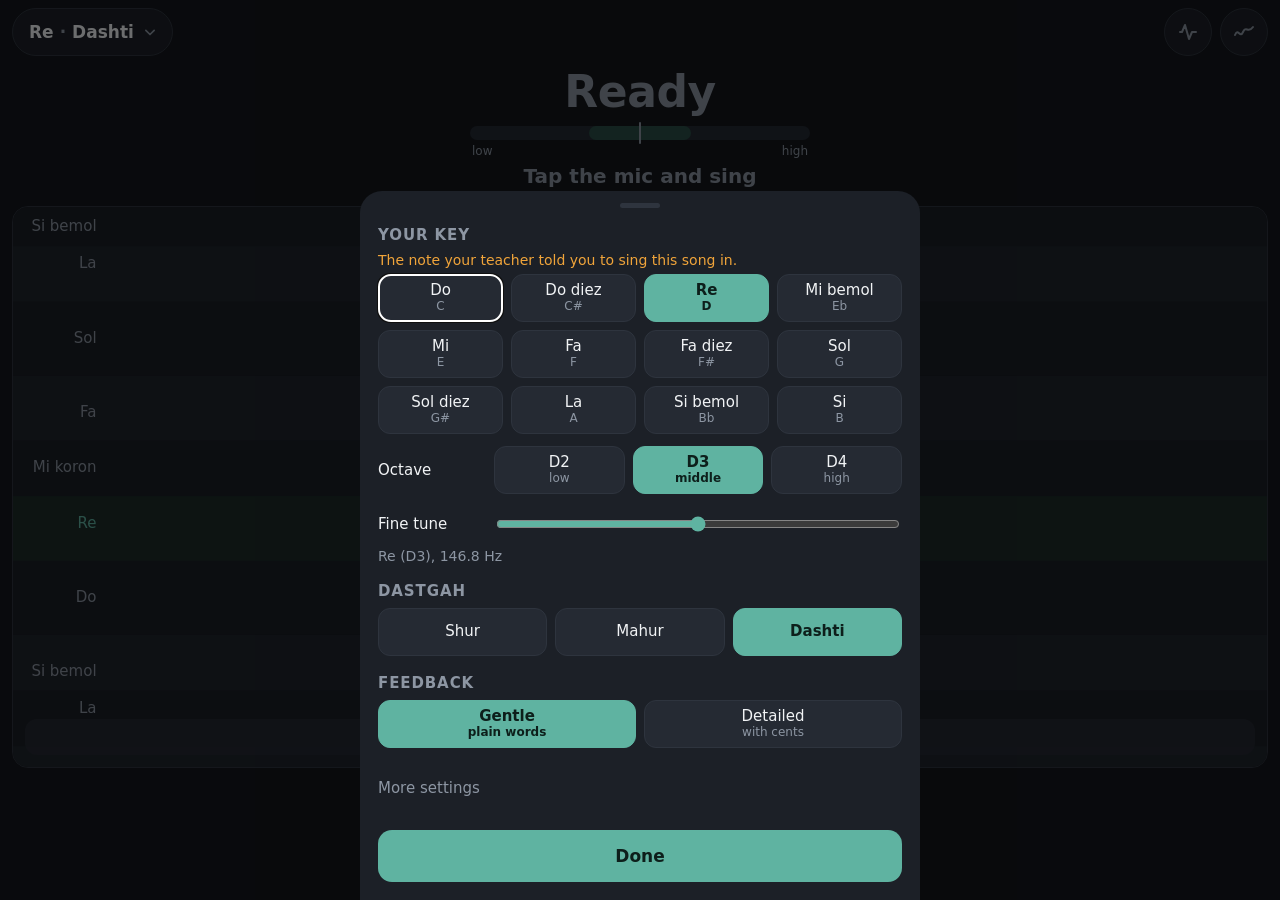
==== web/index.html @ 00612d36 "Add phone web app (P1): live pitch view for Android Chrome A PWA in web/ with a phone-first live vie" ====
<!doctype html>
<html lang="en">
<head>
  <meta charset="utf-8">
  <meta name="viewport" content="width=device-width, initial-scale=1, viewport-fit=cover">
  <meta name="theme-color" content="#14171c">
  <meta name="description" content="Live pitch practice for Persian classical singing (avaz)">
  <title>Avaz Trainer</title>
  <link rel="manifest" href="manifest.webmanifest">
  <link rel="icon" href="icons/icon.svg" type="image/svg+xml">
  <link rel="apple-touch-icon" href="icons/icon-192.png">
  <link rel="stylesheet" href="css/app.css">
</head>
<body>
  <main class="app">
    <header class="bar">
      <button id="keyChip" class="chip" aria-label="Key and dastgah settings">
        <span id="keyName">Re</span><span class="dot">·</span><span id="scaleName">Dashti</span>
        <svg class="ico" viewBox="0 0 24 24" aria-hidden="true"><path d="M7 10l5 5 5-5"/></svg>
      </button>
      <div class="bar-actions">
        <button id="droneBtn" class="icon-btn" aria-pressed="false" aria-label="Drone on the tonic">
          <svg class="ico" viewBox="0 0 24 24" aria-hidden="true"><path d="M4 12h2l3-7 4 14 3-7h4"/></svg>
        </button>
        <button id="viewBtn" class="icon-btn" aria-label="Switch between notes and curve">
          <svg class="ico" id="viewIco" viewBox="0 0 24 24" aria-hidden="true"><path d="M4 7h7M13 12h7M6 17h8"/></svg>
        </button>
      </div>
    </header>

    <section class="readout" aria-live="polite">
      <div id="noteName" class="note-name idle">Ready</div>
      <div class="meter" aria-hidden="true">
        <div class="meter-track">
          <div class="meter-zone"></div>
          <div class="meter-mid"></div>
          <div id="meterDot" class="meter-dot"></div>
        </div>
        <div class="meter-ends"><span>low</span><span>high</span></div>
      </div>
      <div id="words" class="words">Tap the mic and sing</div>
      <div id="detail" class="detail" hidden></div>
    </section>

    <section class="chart-wrap">
      <canvas id="chart" aria-label="Your pitch over the last seconds"></canvas>
      <div id="hint" class="hint" hidden></div>
    </section>

    <footer class="dock">
      <button id="micBtn" class="mic" aria-label="Start listening">
        <span id="micLevel" class="mic-level"></span>
        <svg class="ico mic-ico" viewBox="0 0 24 24" aria-hidden="true">
          <rect x="9" y="3" width="6" height="11" rx="3"/><path d="M5 11a7 7 0 0 0 14 0M12 18v3"/>
        </svg>
      </button>
      <div id="micLabel" class="mic-label">Tap to sing</div>
    </footer>
  </main>

  <dialog id="settings" class="sheet">
    <form method="dialog" class="sheet-body">
      <div class="sheet-grip" aria-hidden="true"></div>
      <h2>Your key</h2>
      <p id="keyIntro" class="help">The note your teacher told you to sing this song in.</p>
      <div id="keyGrid" class="key-grid" role="radiogroup" aria-label="Key"></div>
      <div class="row">
        <span class="label">Octave</span>
        <div id="octaves" class="seg" role="radiogroup" aria-label="Octave"></div>
      </div>
      <div class="row">
        <span class="label">Fine tune</span>
        <input id="fine" type="range" min="-50" max="50" step="1" aria-label="Fine tune in cents">
      </div>
      <p id="keyHz" class="help"></p>

      <h2>Dastgah</h2>
      <div id="scales" class="seg wrap" role="radiogroup" aria-label="Dastgah"></div>

      <h2>Feedback</h2>
      <div id="levels" class="seg" role="radiogroup" aria-label="Feedback level"></div>

      <details>
        <summary>More settings</summary>
        <div class="row">
          <span class="label">Smoothing</span>
          <div id="smoothing" class="seg" role="radiogroup" aria-label="Smoothing"></div>
        </div>
        <div class="row">
          <span class="label">Seconds shown</span>
          <div id="history" class="seg" role="radiogroup" aria-label="Seconds shown"></div>
        </div>
        <div class="row">
          <span class="label">Mic gate</span>
          <input id="gate" type="range" min="-75" max="-35" step="1" aria-label="Mic gate in dB">
        </div>
        <p id="gateHelp" class="help"></p>
      </details>

      <button class="done" value="done">Done</button>
    </form>
  </dialog>

  <div id="toast" class="toast" role="status" hidden></div>

  <script type="module" src="js/app.js"></script>
</body>
</html>
---- web/css/app.css ----
/* Avaz Trainer, phone first. Dark, calm, big touch targets. */

:root {
  --bg: #14171c;
  --surface: #1c2027;
  --surface-2: #252a33;
  --border: #2e343e;
  --text: #f1f3f5;
  --text-dim: #8d96a3;
  --accent: #5fb3a1;
  --accent-ink: #0d1f1b;
  --in-tune: #3ccf8e;
  --off-tune: #f0a43a;
  --voice: #f4f6f8;
  --tonic: #5fb3a1;
  --guide: #4a525e;
  --chart-bg: #171a20;
  --lane-a: #1b1f26;
  --lane-b: #20252d;
  --lane-tonic: #1d2c29;
  --lane-now: #2a303a;
  --danger: #ef6b6b;
  --radius: 16px;
  color-scheme: dark;
}

* { box-sizing: border-box; }

html, body {
  margin: 0;
  height: 100%;
  background: var(--bg);
  color: var(--text);
  font-family: system-ui, -apple-system, "Segoe UI", Roboto, sans-serif;
  -webkit-tap-highlight-color: transparent;
  overscroll-behavior: none;
}

button { font: inherit; color: inherit; cursor: pointer; }

.ico {
  width: 24px; height: 24px;
  fill: none; stroke: currentColor; stroke-width: 2;
  stroke-linecap: round; stroke-linejoin: round;
}

/* ---------- layout: portrait first ---------- */

.app {
  height: 100dvh;
  display: grid;
  grid-template-rows: auto auto 1fr auto;
  grid-template-areas: "bar" "readout" "chart" "dock";
  padding: env(safe-area-inset-top) 0 env(safe-area-inset-bottom);
}

.bar {
  grid-area: bar;
  display: flex; align-items: center; justify-content: space-between;
  padding: 8px 12px;
}

.chip {
  display: inline-flex; align-items: center; gap: 6px;
  min-height: 48px; padding: 0 12px 0 16px;
  background: var(--surface); border: 1px solid var(--border); border-radius: 999px;
  font-size: 17px; font-weight: 600;
}
.chip .dot { color: var(--text-dim); }
.chip .ico { width: 20px; height: 20px; color: var(--text-dim); }

.bar-actions { display: flex; gap: 8px; }

.icon-btn {
  width: 48px; height: 48px;
  display: grid; place-items: center;
  background: var(--surface); border: 1px solid var(--border); border-radius: 50%;
  color: var(--text-dim);
}
.icon-btn[aria-pressed="true"] { background: var(--accent); border-color: var(--accent); color: var(--accent-ink); }

/* ---------- readout ---------- */

.readout {
  grid-area: readout;
  padding: 4px 20px 14px;
  text-align: center;
}

.note-name {
  font-size: clamp(44px, 13vw, 64px);
  font-weight: 700;
  line-height: 1.1;
  letter-spacing: -0.01em;
  transition: color .2s, opacity .3s;
}
.note-name.idle { color: var(--text-dim); font-size: clamp(32px, 9vw, 44px); }
.note-name.faded { opacity: .35; }

.meter { margin: 10px auto 0; max-width: 340px; }
.meter-track {
  position: relative; height: 14px;
  background: var(--surface-2); border-radius: 999px;
}
.meter-zone {
  position: absolute; top: 0; bottom: 0; left: 40%; width: 20%;
  background: color-mix(in srgb, var(--in-tune) 22%, transparent); border-radius: 999px;
}
.meter-mid {
  position: absolute; top: -4px; bottom: -4px; left: 50%; width: 2px; margin-left: -1px;
  background: var(--text-dim); border-radius: 1px;
}
.meter-dot {
  position: absolute; top: 50%; left: 50%;
  width: 22px; height: 22px; margin: -11px 0 0 -11px;
  background: var(--text-dim); border-radius: 50%;
  opacity: 0;
  transition: left .12s linear, background-color .2s, opacity .3s;
}
.meter-dot.on { opacity: 1; }
.meter-ends {
  display: flex; justify-content: space-between;
  font-size: 12px; color: var(--text-dim); margin-top: 4px; padding: 0 2px;
}

.words {
  margin-top: 6px;
  font-size: 20px; font-weight: 600;
  min-height: 1.4em;
  color: var(--text-dim);
  transition: color .2s;
}
.state-in .words, .state-in .note-name { color: var(--in-tune); }
.state-low .words, .state-high .words { color: var(--off-tune); }
.state-in .meter-dot { background: var(--in-tune); }
.state-low .meter-dot, .state-high .meter-dot { background: var(--off-tune); }

.detail { margin-top: 2px; font-size: 14px; color: var(--text-dim); font-variant-numeric: tabular-nums; }

/* ---------- chart ---------- */

.chart-wrap {
  grid-area: chart;
  position: relative;
  min-height: 0;
  margin: 0 12px;
  border-radius: var(--radius);
  overflow: hidden;
  border: 1px solid var(--border);
}
#chart { display: block; width: 100%; height: 100%; touch-action: none; }

.hint {
  position: absolute; inset: auto 12px 12px 12px;
  padding: 10px 14px;
  background: color-mix(in srgb, var(--surface-2) 92%, transparent);
  border-radius: 12px;
  font-size: 14px; color: var(--text-dim); text-align: center;
}

/* ---------- dock ---------- */

.dock {
  grid-area: dock;
  display: flex; flex-direction: column; align-items: center;
  padding: 14px 0 10px;
}

.mic {
  position: relative;
  width: 84px; height: 84px;
  display: grid; place-items: center;
  border: none; border-radius: 50%;
  background: var(--accent); color: var(--accent-ink);
  box-shadow: 0 6px 20px rgb(0 0 0 / .35);
}
.mic .mic-ico { width: 34px; height: 34px; position: relative; }
.mic.on { background: var(--danger); color: #2b0b0b; }
.mic.on .mic-ico { stroke-width: 2.4; }
.mic-level {
  position: absolute; inset: 0;
  border-radius: 50%;
  box-shadow: 0 0 0 calc(var(--level, 0) * 14px) color-mix(in srgb, var(--danger) 30%, transparent);
  transition: box-shadow .08s linear;
}
.mic-label { margin-top: 8px; font-size: 14px; color: var(--text-dim); }

/* ---------- landscape: phone on a stand ---------- */

@media (orientation: landscape) and (max-height: 560px) {
  .app {
    grid-template-columns: minmax(230px, 32%) 1fr;
    grid-template-rows: auto 1fr auto;
    grid-template-areas: "bar chart" "readout chart" "dock chart";
    padding: 0 env(safe-area-inset-right) 0 env(safe-area-inset-left);
  }
  .chart-wrap { margin: 10px 10px 10px 0; }
  .readout { align-self: center; padding: 0 14px; min-width: 0; }
  .note-name { font-size: 34px; white-space: nowrap; overflow: hidden; text-overflow: ellipsis; }
  .note-name.idle { font-size: 28px; }
  .words { font-size: 17px; }
  .dock { padding: 6px 0 10px; }
  .mic { width: 60px; height: 60px; }
  .mic .mic-ico { width: 28px; height: 28px; }
  .bar { padding: 8px 10px; }
  .chip { min-height: 44px; font-size: 16px; padding: 0 8px 0 12px; }
  .icon-btn { width: 44px; height: 44px; }
  .mic-label { display: none; }
}

/* ---------- settings sheet ---------- */

.sheet {
  width: 100%; max-width: 560px;
  max-height: 88dvh;
  margin: auto auto 0;
  padding: 0;
  background: var(--surface); color: var(--text);
  border: none; border-radius: 22px 22px 0 0;
}
.sheet::backdrop { background: rgb(0 0 0 / .55); }
.sheet[open] { animation: rise .22s ease-out; }
@keyframes rise { from { transform: translateY(40px); opacity: 0; } }

.sheet-body { padding: 8px 18px calc(18px + env(safe-area-inset-bottom)); }
.sheet-grip { width: 40px; height: 5px; margin: 4px auto 6px; background: var(--border); border-radius: 3px; }
.sheet h2 { font-size: 15px; font-weight: 600; color: var(--text-dim); margin: 18px 0 8px; text-transform: uppercase; letter-spacing: .06em; }
.help { font-size: 14px; color: var(--text-dim); margin: 6px 0; }
.help.attention { color: var(--off-tune); }

.key-grid { display: grid; grid-template-columns: repeat(4, 1fr); gap: 8px; }

.opt {
  min-height: 48px; padding: 6px 10px;
  background: var(--surface-2); border: 1px solid var(--border); border-radius: 12px;
  font-size: 15px; line-height: 1.15;
}
.opt small { display: block; font-size: 12px; color: var(--text-dim); }
.opt[aria-checked="true"] { background: var(--accent); border-color: var(--accent); color: var(--accent-ink); font-weight: 600; }
.opt[aria-checked="true"] small { color: var(--accent-ink); }

.seg { display: flex; gap: 8px; }
.seg .opt { flex: 1; }
.seg.wrap { flex-wrap: wrap; }
.seg.wrap .opt { flex: 1 0 30%; }

.row { display: flex; align-items: center; gap: 12px; margin-top: 12px; }
.row .label { flex: 0 0 104px; font-size: 15px; }
.row .seg, .row input { flex: 1; }
input[type="range"] { accent-color: var(--accent); height: 32px; }

details { margin-top: 18px; }
summary { min-height: 44px; display: flex; align-items: center; color: var(--text-dim); font-size: 15px; }

.done {
  width: 100%; min-height: 52px; margin-top: 20px;
  background: var(--accent); color: var(--accent-ink);
  border: none; border-radius: 14px;
  font-size: 17px; font-weight: 700;
}

.toast {
  position: fixed; left: 16px; right: 16px; bottom: calc(130px + env(safe-area-inset-bottom));
  padding: 14px 16px;
  background: var(--surface-2); border: 1px solid var(--border); border-radius: 14px;
  font-size: 15px; text-align: center;
  box-shadow: 0 8px 24px rgb(0 0 0 / .4);
}
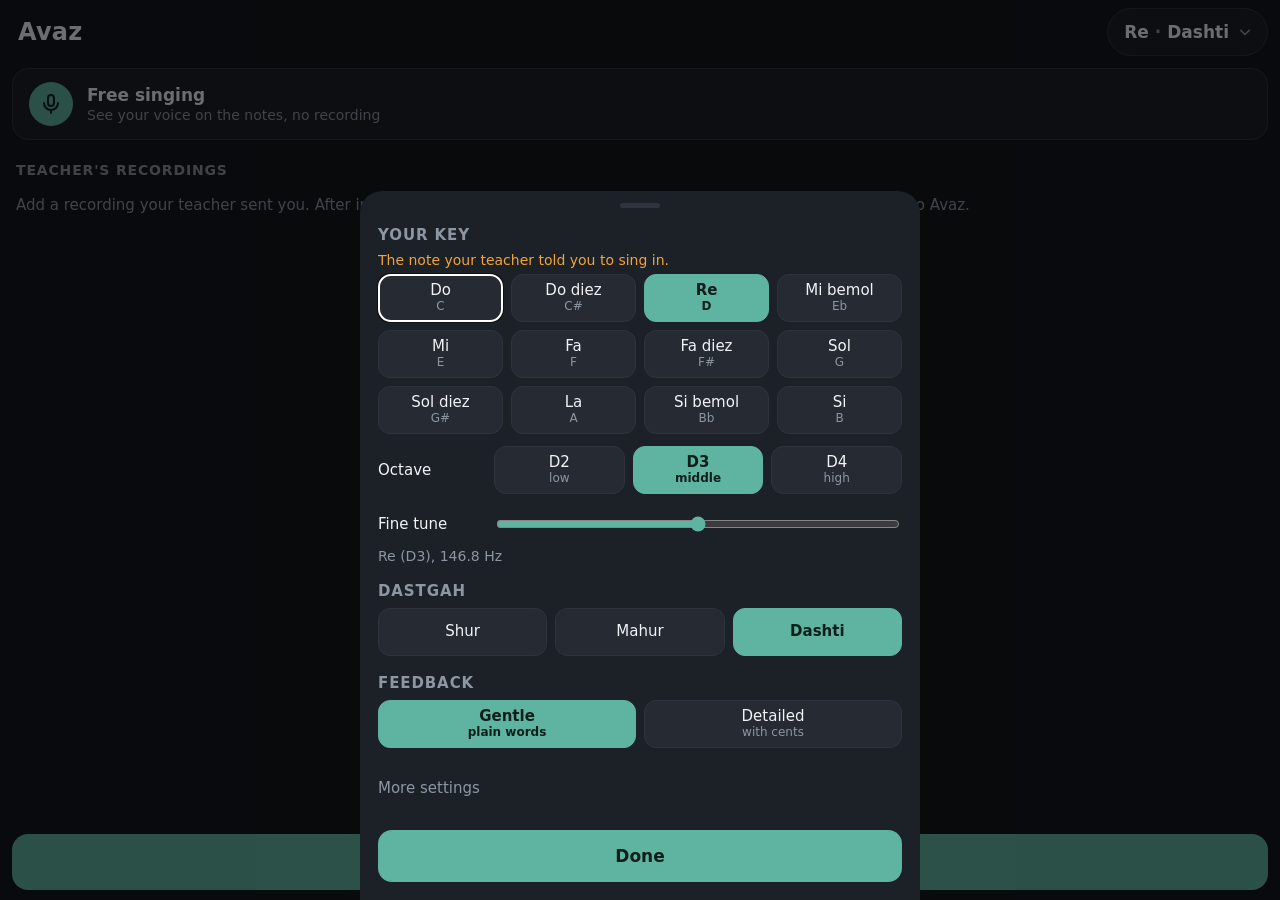
==== commit 3ab5d724: "Phone song mode: import teacher recordings and sing after the teacher The phone app gets a home scre" ====
--- a/web/index.html
+++ b/web/index.html
@@ -4,26 +4,93 @@
   <meta charset="utf-8">
   <meta name="viewport" content="width=device-width, initial-scale=1, viewport-fit=cover">
   <meta name="theme-color" content="#14171c">
-  <meta name="description" content="Live pitch practice for Persian classical singing (avaz)">
+  <meta name="description" content="Practice Persian classical singing (avaz) with your teacher's recordings">
   <title>Avaz Trainer</title>
   <link rel="manifest" href="manifest.webmanifest">
   <link rel="icon" href="icons/icon.svg" type="image/svg+xml">
   <link rel="apple-touch-icon" href="icons/icon-192.png">
   <link rel="stylesheet" href="css/app.css">
+  <!-- Fetch every module at once instead of discovering them import by import. -->
+  <link rel="modulepreload" href="js/app.js">
+  <link rel="modulepreload" href="js/home.js">
+  <link rel="modulepreload" href="js/live.js">
+  <link rel="modulepreload" href="js/song.js">
+  <link rel="modulepreload" href="js/settings.js">
+  <link rel="modulepreload" href="js/sheet.js">
+  <link rel="modulepreload" href="js/ui.js">
+  <link rel="modulepreload" href="js/library.js">
+  <link rel="modulepreload" href="js/store.js">
+  <link rel="modulepreload" href="js/notes.js">
+  <link rel="modulepreload" href="js/audio.js">
+  <link rel="modulepreload" href="js/cents.js">
+  <link rel="modulepreload" href="js/chart.js">
+  <link rel="modulepreload" href="js/offline.js">
+  <link rel="modulepreload" href="js/player.js">
+  <link rel="modulepreload" href="js/stream.js">
+  <link rel="modulepreload" href="js/turns.js">
+  <link rel="modulepreload" href="js/yin.js">
+  <link rel="modulepreload" href="js/scales.js">
+  <link rel="modulepreload" href="js/feedback.js">
+  <link rel="modulepreload" href="js/demo.js">
 </head>
 <body>
-  <main class="app">
+
+  <!-- ================================================================ home -->
+  <main id="home" class="screen home" hidden>
     <header class="bar">
-      <button id="keyChip" class="chip" aria-label="Key and dastgah settings">
-        <span id="keyName">Re</span><span class="dot">·</span><span id="scaleName">Dashti</span>
+      <h1 class="brand">Avaz</h1>
+      <button id="homeSettings" class="chip" aria-label="Your key and settings">
+        <span id="homeKey">Re</span><span class="dot">·</span><span id="homeScale">Dashti</span>
         <svg class="ico" viewBox="0 0 24 24" aria-hidden="true"><path d="M7 10l5 5 5-5"/></svg>
       </button>
+    </header>
+
+    <div class="home-list">
+      <a href="#/live" class="card free">
+        <span class="card-icon" aria-hidden="true">
+          <svg class="ico" viewBox="0 0 24 24"><rect x="9" y="3" width="6" height="11" rx="3"/><path d="M5 11a7 7 0 0 0 14 0M12 18v3"/></svg>
+        </span>
+        <span class="card-text">
+          <span class="card-title">Free singing</span>
+          <span class="card-sub">See your voice on the notes, no recording</span>
+        </span>
+      </a>
+
+      <h2 class="section-title">Teacher's recordings</h2>
+      <ul id="songList" class="song-list"></ul>
+      <p id="emptySongs" class="empty" hidden>
+        Add a recording your teacher sent you. After installing the app you can also
+        share a recording from WhatsApp straight to Avaz.
+      </p>
+    </div>
+
+    <footer class="dock">
+      <label class="wide-btn">
+        <input id="fileInput" type="file" accept="audio/*,.m4a,.opus,.ogg,.mp3,.wav,.aac,.flac" hidden>
+        <svg class="ico" viewBox="0 0 24 24" aria-hidden="true"><path d="M12 5v14M5 12h14"/></svg>
+        Add recording
+      </label>
+    </footer>
+  </main>
+
+  <!-- ================================================================ free singing -->
+  <main id="live" class="screen app" hidden>
+    <header class="bar">
+      <div class="bar-start">
+        <a href="#/" class="icon-btn" aria-label="Back">
+          <svg class="ico" viewBox="0 0 24 24" aria-hidden="true"><path d="M15 6l-6 6 6 6"/></svg>
+        </a>
+        <button id="keyChip" class="chip" aria-label="Key and dastgah settings">
+          <span id="keyName">Re</span><span class="dot">·</span><span id="scaleName">Dashti</span>
+          <svg class="ico" viewBox="0 0 24 24" aria-hidden="true"><path d="M7 10l5 5 5-5"/></svg>
+        </button>
+      </div>
       <div class="bar-actions">
         <button id="droneBtn" class="icon-btn" aria-pressed="false" aria-label="Drone on the tonic">
           <svg class="ico" viewBox="0 0 24 24" aria-hidden="true"><path d="M4 12h2l3-7 4 14 3-7h4"/></svg>
         </button>
-        <button id="viewBtn" class="icon-btn" aria-label="Switch between notes and curve">
-          <svg class="ico" id="viewIco" viewBox="0 0 24 24" aria-hidden="true"><path d="M4 7h7M13 12h7M6 17h8"/></svg>
+        <button id="viewBtn" class="icon-btn view-btn" aria-label="Switch between notes and curve">
+          <svg class="ico" viewBox="0 0 24 24" aria-hidden="true"><path d="M4 7h7M13 12h7M6 17h8"/></svg>
         </button>
       </div>
     </header>
@@ -58,11 +125,66 @@
     </footer>
   </main>
 
+  <!-- ================================================================ song -->
+  <main id="song" class="screen song" hidden>
+    <header class="bar">
+      <div class="bar-start">
+        <a href="#/" class="icon-btn" aria-label="Back">
+          <svg class="ico" viewBox="0 0 24 24" aria-hidden="true"><path d="M15 6l-6 6 6 6"/></svg>
+        </a>
+        <button id="songKeyChip" class="chip song-chip" aria-label="Keys for this song">
+          <span id="songTitle" class="chip-title">Song</span>
+          <svg class="ico" viewBox="0 0 24 24" aria-hidden="true"><path d="M7 10l5 5 5-5"/></svg>
+        </button>
+      </div>
+      <div class="bar-actions">
+        <button id="songViewBtn" class="icon-btn view-btn" aria-label="Switch between notes and curve">
+          <svg class="ico" viewBox="0 0 24 24" aria-hidden="true"><path d="M4 7h7M13 12h7M6 17h8"/></svg>
+        </button>
+      </div>
+    </header>
+
+    <section class="status" aria-live="polite">
+      <div id="songPhase" class="phase">Loading</div>
+      <div id="songSub" class="phase-sub"></div>
+    </section>
+
+    <section class="chart-wrap">
+      <canvas id="songChart" aria-label="The teacher's notes and yours"></canvas>
+      <div id="songHint" class="hint" hidden></div>
+    </section>
+
+    <section class="timeline">
+      <div id="timeBar" class="time-bar" role="slider" aria-label="Position in the song" tabindex="0">
+        <div id="timeDone" class="time-done"></div>
+        <div id="timeSeg" class="time-seg"></div>
+        <div id="timeKnob" class="time-knob"></div>
+      </div>
+      <div class="time-labels"><span id="timePos">0:00</span><span id="timeLen">0:00</span></div>
+    </section>
+
+    <footer class="dock song-dock">
+      <button id="songLeft" class="side-btn" hidden>
+        <svg class="ico" viewBox="0 0 24 24" aria-hidden="true"><path d="M4 12a8 8 0 1 0 3-6.2M4 4v4h4"/></svg>
+        <span id="songLeftLabel">Hear again</span>
+      </button>
+      <button id="songMain" class="main-btn">
+        <span id="songMainIco" class="main-ico" aria-hidden="true"></span>
+        <span id="songMainLabel">Play</span>
+      </button>
+      <button id="songRight" class="side-btn" hidden>
+        <svg class="ico" viewBox="0 0 24 24" aria-hidden="true"><rect x="9" y="3" width="6" height="11" rx="3"/><path d="M5 11a7 7 0 0 0 14 0M12 18v3"/></svg>
+        <span id="songRightLabel">Sing again</span>
+      </button>
+    </footer>
+  </main>
+
+  <!-- ================================================================ sheets -->
   <dialog id="settings" class="sheet">
     <form method="dialog" class="sheet-body">
       <div class="sheet-grip" aria-hidden="true"></div>
       <h2>Your key</h2>
-      <p id="keyIntro" class="help">The note your teacher told you to sing this song in.</p>
+      <p id="keyIntro" class="help">The note your teacher told you to sing in.</p>
       <div id="keyGrid" class="key-grid" role="radiogroup" aria-label="Key"></div>
       <div class="row">
         <span class="label">Octave</span>
@@ -101,6 +223,46 @@
     </form>
   </dialog>
 
+  <dialog id="songSheet" class="sheet">
+    <form method="dialog" class="sheet-body">
+      <div class="sheet-grip" aria-hidden="true"></div>
+      <h2>Teacher's key</h2>
+      <div class="row tight">
+        <p id="teacherKeyText" class="help grow"></p>
+        <button id="teacherKeyChange" type="button" class="opt small-opt">Change</button>
+      </div>
+      <div id="teacherKeyBox">
+        <div id="teacherKeyGrid" class="key-grid" role="radiogroup" aria-label="Teacher's key"></div>
+        <div class="row">
+          <span class="label">Octave</span>
+          <div id="teacherOctaves" class="seg" role="radiogroup" aria-label="Teacher's octave"></div>
+        </div>
+      </div>
+
+      <h2>I sing it in</h2>
+      <div id="sameKeyChoice" class="seg" role="radiogroup" aria-label="Key I sing in"></div>
+      <div id="myKeyBox">
+        <div id="myKeyGrid" class="key-grid" role="radiogroup" aria-label="My key"></div>
+        <div class="row">
+          <span class="label">Octave</span>
+          <div id="myOctaves" class="seg" role="radiogroup" aria-label="My octave"></div>
+        </div>
+      </div>
+      <p id="myKeyText" class="help"></p>
+
+      <button class="done" value="done">Done</button>
+      <button id="deleteSong" type="button" class="text-btn danger">Remove this recording</button>
+    </form>
+  </dialog>
+
+  <div id="busy" class="busy" hidden>
+    <div class="busy-card">
+      <div id="busyTitle" class="busy-title">Adding recording</div>
+      <div id="busyStep" class="busy-step"></div>
+      <div class="busy-bar"><div id="busyFill" class="busy-fill"></div></div>
+    </div>
+  </div>
+
   <div id="toast" class="toast" role="status" hidden></div>
 
   <script type="module" src="js/app.js"></script>
--- a/web/css/app.css
+++ b/web/css/app.css
@@ -20,11 +20,17 @@
   --lane-tonic: #1d2c29;
   --lane-now: #2a303a;
   --danger: #ef6b6b;
+  --teacher: #2f5f8f;
+  --teacher-line: #8ab8e6;
+  --shade: rgb(255 255 255 / .04);
+  --cursor: #f0a43a;
   --radius: 16px;
   color-scheme: dark;
 }
 
 * { box-sizing: border-box; }
+[hidden] { display: none !important; }
+a { color: inherit; text-decoration: none; }
 
 html, body {
   margin: 0;
@@ -49,6 +55,7 @@
 .app {
   height: 100dvh;
   display: grid;
+  grid-template-columns: minmax(0, 1fr);
   grid-template-rows: auto auto 1fr auto;
   grid-template-areas: "bar" "readout" "chart" "dock";
   padding: env(safe-area-inset-top) 0 env(safe-area-inset-bottom);
@@ -69,7 +76,12 @@
 .chip .dot { color: var(--text-dim); }
 .chip .ico { width: 20px; height: 20px; color: var(--text-dim); }
 
-.bar-actions { display: flex; gap: 8px; }
+.bar-actions { display: flex; gap: 8px; flex: none; }
+.bar-start { display: flex; align-items: center; gap: 8px; min-width: 0; }
+.chip-title {
+  max-width: 52vw; overflow: hidden; text-overflow: ellipsis; white-space: nowrap;
+  unicode-bidi: plaintext;
+}
 
 .icon-btn {
   width: 48px; height: 48px;
@@ -148,7 +160,8 @@
   overflow: hidden;
   border: 1px solid var(--border);
 }
-#chart { display: block; width: 100%; height: 100%; touch-action: none; }
+/* Out of the layout flow: the canvas pixel size must never feed back into the grid. */
+.chart-wrap canvas { position: absolute; inset: 0; display: block; width: 100%; height: 100%; touch-action: none; }
 
 .hint {
   position: absolute; inset: auto 12px 12px 12px;
@@ -266,3 +279,150 @@
   font-size: 15px; text-align: center;
   box-shadow: 0 8px 24px rgb(0 0 0 / .4);
 }
+
+/* ---------- home ---------- */
+
+.home {
+  height: 100dvh;
+  display: grid;
+  grid-template-columns: minmax(0, 1fr);
+  grid-template-rows: auto 1fr auto;
+  grid-template-areas: "bar" "list" "dock";
+  padding: env(safe-area-inset-top) 0 env(safe-area-inset-bottom);
+}
+.brand { margin: 0 0 0 6px; font-size: 24px; font-weight: 700; letter-spacing: .01em; }
+.home-list { grid-area: list; overflow-y: auto; padding: 4px 12px 12px; }
+
+.card {
+  display: flex; align-items: center; gap: 14px;
+  min-height: 72px; padding: 12px 16px;
+  background: var(--surface); border: 1px solid var(--border); border-radius: var(--radius);
+}
+.card-icon {
+  flex: none; width: 44px; height: 44px; border-radius: 50%;
+  display: grid; place-items: center;
+  background: var(--accent); color: var(--accent-ink);
+}
+.card-text { display: flex; flex-direction: column; gap: 2px; min-width: 0; }
+.card-title { font-size: 17px; font-weight: 600; }
+.card-sub { font-size: 14px; color: var(--text-dim); }
+
+.section-title {
+  font-size: 14px; font-weight: 600; color: var(--text-dim);
+  text-transform: uppercase; letter-spacing: .06em; margin: 22px 4px 8px;
+}
+.song-list { list-style: none; margin: 0; padding: 0; display: flex; flex-direction: column; gap: 8px; }
+.song-row {
+  display: flex; flex-direction: column; gap: 4px;
+  min-height: 64px; padding: 12px 16px;
+  background: var(--surface); border: 1px solid var(--border); border-radius: var(--radius);
+}
+.song-name { font-size: 17px; font-weight: 600; unicode-bidi: plaintext; text-align: start; }
+.song-meta { font-size: 13px; color: var(--text-dim); }
+.empty { color: var(--text-dim); font-size: 15px; line-height: 1.5; margin: 8px 4px; }
+
+.wide-btn {
+  display: flex; align-items: center; justify-content: center; gap: 8px;
+  width: calc(100% - 24px); min-height: 56px;
+  background: var(--accent); color: var(--accent-ink);
+  border-radius: 16px; font-size: 17px; font-weight: 700; cursor: pointer;
+}
+
+/* ---------- song ---------- */
+
+.song {
+  height: 100dvh;
+  display: grid;
+  grid-template-columns: minmax(0, 1fr);
+  grid-template-rows: auto auto 1fr auto auto;
+  grid-template-areas: "bar" "status" "chart" "timeline" "dock";
+  padding: env(safe-area-inset-top) 0 env(safe-area-inset-bottom);
+}
+.status { grid-area: status; padding: 2px 20px 12px; text-align: center; }
+.phase { font-size: 26px; font-weight: 700; }
+.phase-sub { font-size: 15px; color: var(--text-dim); margin-top: 2px; min-height: 1.3em; }
+
+.timeline { grid-area: timeline; padding: 12px 22px 0; }
+.time-bar {
+  position: relative; height: 28px; cursor: pointer; touch-action: none;
+}
+.time-bar::before {
+  content: ""; position: absolute; left: 0; right: 0; top: 12px; height: 4px;
+  background: var(--surface-2); border-radius: 2px;
+}
+.time-done { position: absolute; left: 0; top: 12px; height: 4px; background: var(--teacher-line); border-radius: 2px; }
+.time-seg { position: absolute; top: 9px; height: 10px; background: color-mix(in srgb, var(--cursor) 45%, transparent); border-radius: 3px; }
+.time-knob {
+  position: absolute; top: 5px; width: 18px; height: 18px; margin-left: -9px;
+  background: var(--text); border-radius: 50%;
+}
+.time-labels { display: flex; justify-content: space-between; font-size: 12px; color: var(--text-dim); font-variant-numeric: tabular-nums; }
+
+.song-dock {
+  flex-direction: row; justify-content: center; align-items: center; gap: 14px;
+  padding: 10px 12px 14px;
+}
+.main-btn {
+  display: flex; flex-direction: column; align-items: center; justify-content: center; gap: 2px;
+  width: 104px; height: 104px; flex: none;
+  border: none; border-radius: 50%;
+  background: var(--accent); color: var(--accent-ink);
+  font-size: 15px; font-weight: 700;
+  box-shadow: 0 6px 20px rgb(0 0 0 / .35);
+}
+.main-btn .ico { width: 30px; height: 30px; }
+.main-btn.turn { background: var(--cursor); color: #2b1a04; }
+.main-btn.sing { background: var(--danger); color: #2b0b0b; }
+.side-btn {
+  display: flex; flex-direction: column; align-items: center; justify-content: center; gap: 4px;
+  width: 92px; min-height: 72px; padding: 6px;
+  background: var(--surface); border: 1px solid var(--border); border-radius: 18px;
+  font-size: 13px; color: var(--text);
+}
+.side-btn .ico { color: var(--text-dim); }
+/* Keep the main button centred when only one side button shows. */
+.song-dock::before, .song-dock::after { content: ""; width: 92px; flex: none; }
+.song-dock:has(#songLeft:not([hidden]))::before { display: none; }
+.song-dock:has(#songRight:not([hidden]))::after { display: none; }
+
+@media (orientation: landscape) and (max-height: 560px) {
+  .song {
+    grid-template-columns: minmax(240px, 34%) 1fr;
+    grid-template-rows: auto 1fr auto auto;
+    grid-template-areas: "bar chart" "status chart" "dock chart" "timeline timeline";
+  }
+  .song .chart-wrap { margin: 10px 10px 0 0; }
+  .status { align-self: center; }
+  .phase { font-size: 22px; }
+  .timeline { padding: 4px 16px 6px; }
+  .main-btn { width: 80px; height: 80px; font-size: 13px; }
+  .side-btn { width: 72px; min-height: 60px; font-size: 12px; }
+  .song-dock::before, .song-dock::after { width: 72px; }
+  .song-dock { gap: 8px; padding: 6px; }
+}
+
+/* ---------- sheet extras, busy card ---------- */
+
+.row.tight { margin-top: 0; }
+.grow { flex: 1; }
+.small-opt { flex: none; min-height: 44px; padding: 6px 16px; }
+
+.text-btn {
+  width: 100%; min-height: 48px; margin-top: 8px;
+  background: none; border: none; font-size: 15px; color: var(--text-dim);
+}
+.text-btn.danger { color: var(--danger); }
+
+.busy {
+  position: fixed; inset: 0; z-index: 10;
+  display: grid; place-items: center; padding: 24px;
+  background: rgb(0 0 0 / .6);
+}
+.busy-card {
+  width: 100%; max-width: 380px; padding: 20px;
+  background: var(--surface); border: 1px solid var(--border); border-radius: 18px;
+}
+.busy-title { font-size: 17px; font-weight: 600; overflow-wrap: anywhere; unicode-bidi: plaintext; }
+.busy-step { font-size: 14px; color: var(--text-dim); margin: 6px 0 14px; }
+.busy-bar { height: 6px; background: var(--surface-2); border-radius: 3px; overflow: hidden; }
+.busy-fill { height: 100%; width: 0; background: var(--accent); transition: width .2s; }
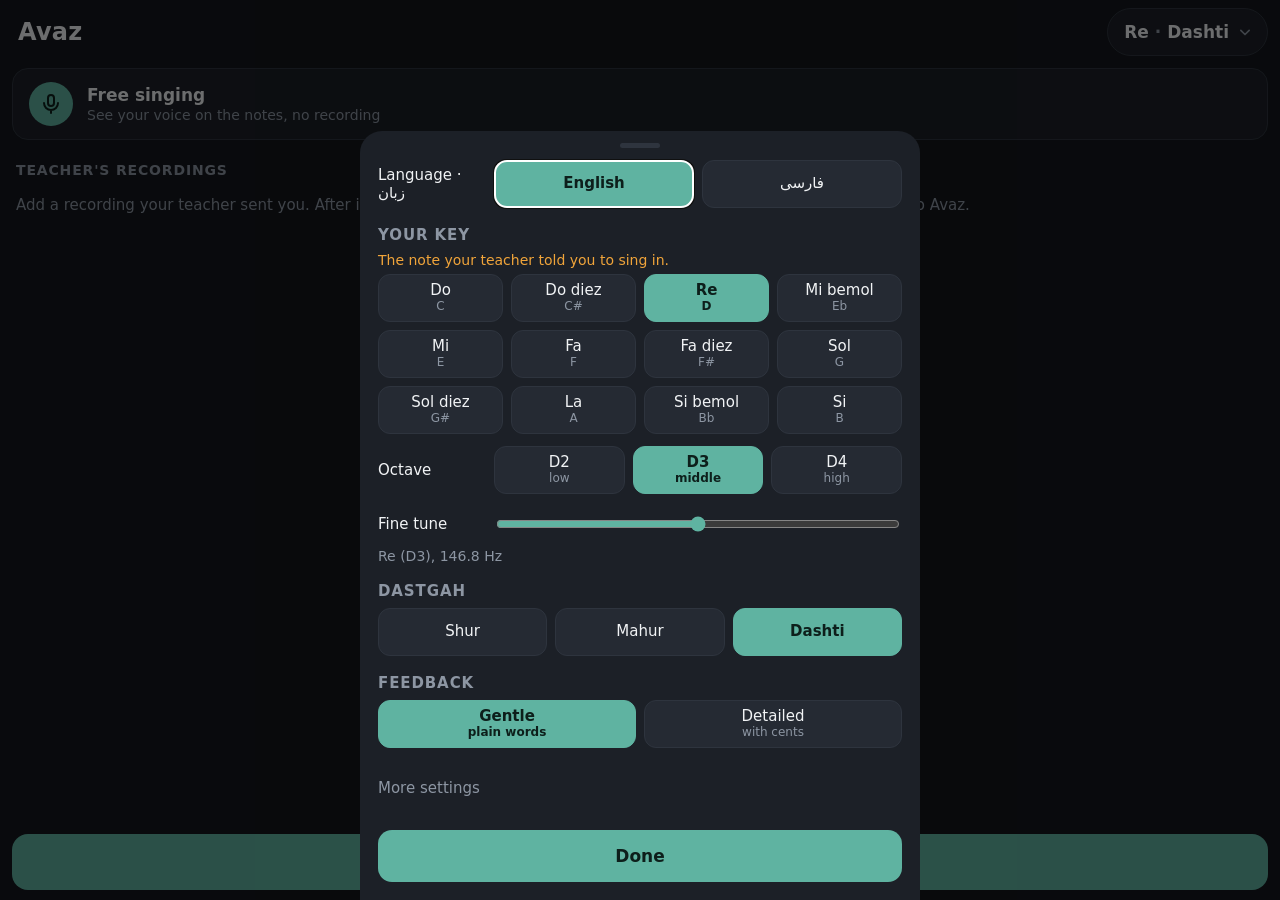
==== commit 199f24cd: "Phone app in Farsi: language setting, right to left layout All UI text moves to web/js/i18n.js with " ====
--- a/web/index.html
+++ b/web/index.html
@@ -32,14 +32,16 @@
   <link rel="modulepreload" href="js/scales.js">
   <link rel="modulepreload" href="js/feedback.js">
   <link rel="modulepreload" href="js/demo.js">
+  <link rel="modulepreload" href="js/zoom.js">
+  <link rel="modulepreload" href="js/i18n.js">
 </head>
 <body>
 
   <!-- ================================================================ home -->
   <main id="home" class="screen home" hidden>
     <header class="bar">
-      <h1 class="brand">Avaz</h1>
-      <button id="homeSettings" class="chip" aria-label="Your key and settings">
+      <h1 class="brand" data-i18n="brand">Avaz</h1>
+      <button id="homeSettings" class="chip" data-i18n-aria="homeSettingsAria" aria-label="Your key and settings">
         <span id="homeKey">Re</span><span class="dot">·</span><span id="homeScale">Dashti</span>
         <svg class="ico" viewBox="0 0 24 24" aria-hidden="true"><path d="M7 10l5 5 5-5"/></svg>
       </button>
@@ -51,14 +53,14 @@
           <svg class="ico" viewBox="0 0 24 24"><rect x="9" y="3" width="6" height="11" rx="3"/><path d="M5 11a7 7 0 0 0 14 0M12 18v3"/></svg>
         </span>
         <span class="card-text">
-          <span class="card-title">Free singing</span>
-          <span class="card-sub">See your voice on the notes, no recording</span>
+          <span class="card-title" data-i18n="freeTitle">Free singing</span>
+          <span class="card-sub" data-i18n="freeSub">See your voice on the notes, no recording</span>
         </span>
       </a>
 
-      <h2 class="section-title">Teacher's recordings</h2>
+      <h2 class="section-title" data-i18n="recordingsTitle">Teacher's recordings</h2>
       <ul id="songList" class="song-list"></ul>
-      <p id="emptySongs" class="empty" hidden>
+      <p id="emptySongs" class="empty" data-i18n="emptySongs" hidden>
         Add a recording your teacher sent you. After installing the app you can also
         share a recording from WhatsApp straight to Avaz.
       </p>
@@ -68,7 +70,7 @@
       <label class="wide-btn">
         <input id="fileInput" type="file" accept="audio/*,.m4a,.opus,.ogg,.mp3,.wav,.aac,.flac" hidden>
         <svg class="ico" viewBox="0 0 24 24" aria-hidden="true"><path d="M12 5v14M5 12h14"/></svg>
-        Add recording
+        <span data-i18n="addRecording">Add recording</span>
       </label>
     </footer>
   </main>
@@ -77,40 +79,40 @@
   <main id="live" class="screen app" hidden>
     <header class="bar">
       <div class="bar-start">
-        <a href="#/" class="icon-btn" aria-label="Back">
+        <a href="#/" class="icon-btn back" data-i18n-aria="back" aria-label="Back">
           <svg class="ico" viewBox="0 0 24 24" aria-hidden="true"><path d="M15 6l-6 6 6 6"/></svg>
         </a>
-        <button id="keyChip" class="chip" aria-label="Key and dastgah settings">
+        <button id="keyChip" class="chip" data-i18n-aria="keyChipAria" aria-label="Key and dastgah settings">
           <span id="keyName">Re</span><span class="dot">·</span><span id="scaleName">Dashti</span>
           <svg class="ico" viewBox="0 0 24 24" aria-hidden="true"><path d="M7 10l5 5 5-5"/></svg>
         </button>
       </div>
       <div class="bar-actions">
-        <button id="droneBtn" class="icon-btn" aria-pressed="false" aria-label="Drone on the tonic">
+        <button id="droneBtn" class="icon-btn" aria-pressed="false" data-i18n-aria="droneAria" aria-label="Drone on the tonic">
           <svg class="ico" viewBox="0 0 24 24" aria-hidden="true"><path d="M4 12h2l3-7 4 14 3-7h4"/></svg>
         </button>
-        <button id="viewBtn" class="icon-btn view-btn" aria-label="Switch between notes and curve">
+        <button id="viewBtn" class="icon-btn view-btn" data-i18n-aria="viewAria" aria-label="Switch between notes and curve">
           <svg class="ico" viewBox="0 0 24 24" aria-hidden="true"><path d="M4 7h7M13 12h7M6 17h8"/></svg>
         </button>
       </div>
     </header>
 
     <section class="readout" aria-live="polite">
-      <div id="noteName" class="note-name idle">Ready</div>
+      <div id="noteName" class="note-name idle" data-i18n="ready">Ready</div>
       <div class="meter" aria-hidden="true">
         <div class="meter-track">
           <div class="meter-zone"></div>
           <div class="meter-mid"></div>
           <div id="meterDot" class="meter-dot"></div>
         </div>
-        <div class="meter-ends"><span>low</span><span>high</span></div>
-      </div>
-      <div id="words" class="words">Tap the mic and sing</div>
+        <div class="meter-ends"><span data-i18n="low">low</span><span data-i18n="high">high</span></div>
+      </div>
+      <div id="words" class="words" data-i18n="tapMicAndSing">Tap the mic and sing</div>
       <div id="detail" class="detail" hidden></div>
     </section>
 
     <section class="chart-wrap">
-      <canvas id="chart" aria-label="Your pitch over the last seconds"></canvas>
+      <canvas id="chart" data-i18n-aria="liveChartAria" aria-label="Your pitch over the last seconds"></canvas>
       <div id="hint" class="hint" hidden></div>
     </section>
 
@@ -121,7 +123,7 @@
           <rect x="9" y="3" width="6" height="11" rx="3"/><path d="M5 11a7 7 0 0 0 14 0M12 18v3"/>
         </svg>
       </button>
-      <div id="micLabel" class="mic-label">Tap to sing</div>
+      <div id="micLabel" class="mic-label" data-i18n="tapToSing">Tap to sing</div>
     </footer>
   </main>
 
@@ -129,16 +131,16 @@
   <main id="song" class="screen song" hidden>
     <header class="bar">
       <div class="bar-start">
-        <a href="#/" class="icon-btn" aria-label="Back">
+        <a href="#/" class="icon-btn back" data-i18n-aria="back" aria-label="Back">
           <svg class="ico" viewBox="0 0 24 24" aria-hidden="true"><path d="M15 6l-6 6 6 6"/></svg>
         </a>
-        <button id="songKeyChip" class="chip song-chip" aria-label="Keys for this song">
+        <button id="songKeyChip" class="chip song-chip" data-i18n-aria="songKeyAria" aria-label="Keys for this song">
           <span id="songTitle" class="chip-title">Song</span>
           <svg class="ico" viewBox="0 0 24 24" aria-hidden="true"><path d="M7 10l5 5 5-5"/></svg>
         </button>
       </div>
       <div class="bar-actions">
-        <button id="songViewBtn" class="icon-btn view-btn" aria-label="Switch between notes and curve">
+        <button id="songViewBtn" class="icon-btn view-btn" data-i18n-aria="viewAria" aria-label="Switch between notes and curve">
           <svg class="ico" viewBox="0 0 24 24" aria-hidden="true"><path d="M4 7h7M13 12h7M6 17h8"/></svg>
         </button>
       </div>
@@ -150,12 +152,12 @@
     </section>
 
     <section class="chart-wrap">
-      <canvas id="songChart" aria-label="The teacher's notes and yours"></canvas>
+      <canvas id="songChart" data-i18n-aria="songChartAria" aria-label="The teacher's notes and yours"></canvas>
       <div id="songHint" class="hint" hidden></div>
     </section>
 
     <section class="timeline">
-      <div id="timeBar" class="time-bar" role="slider" aria-label="Position in the song" tabindex="0">
+      <div id="timeBar" class="time-bar" role="slider" data-i18n-aria="positionAria" aria-label="Position in the song" tabindex="0">
         <div id="timeDone" class="time-done"></div>
         <div id="timeSeg" class="time-seg"></div>
         <div id="timeKnob" class="time-knob"></div>
@@ -183,81 +185,90 @@
   <dialog id="settings" class="sheet">
     <form method="dialog" class="sheet-body">
       <div class="sheet-grip" aria-hidden="true"></div>
-      <h2>Your key</h2>
-      <p id="keyIntro" class="help">The note your teacher told you to sing in.</p>
-      <div id="keyGrid" class="key-grid" role="radiogroup" aria-label="Key"></div>
+      <div class="row lang-row">
+        <span class="label">Language · زبان</span>
+        <div id="langs" class="seg" role="radiogroup" aria-label="Language, زبان"></div>
+      </div>
+      <h2 data-i18n="yourKey">Your key</h2>
+      <p id="keyIntro" class="help" data-i18n="keyIntro">The note your teacher told you to sing in.</p>
+      <div id="keyGrid" class="key-grid" role="radiogroup" data-i18n-aria="keyAria" aria-label="Key"></div>
       <div class="row">
-        <span class="label">Octave</span>
-        <div id="octaves" class="seg" role="radiogroup" aria-label="Octave"></div>
+        <span class="label" data-i18n="octave">Octave</span>
+        <div id="octaves" class="seg" role="radiogroup" data-i18n-aria="octave" aria-label="Octave"></div>
       </div>
       <div class="row">
-        <span class="label">Fine tune</span>
-        <input id="fine" type="range" min="-50" max="50" step="1" aria-label="Fine tune in cents">
+        <span class="label" data-i18n="fineTune">Fine tune</span>
+        <input id="fine" type="range" min="-50" max="50" step="1" data-i18n-aria="fineTuneAria" aria-label="Fine tune in cents">
       </div>
       <p id="keyHz" class="help"></p>
 
-      <h2>Dastgah</h2>
-      <div id="scales" class="seg wrap" role="radiogroup" aria-label="Dastgah"></div>
-
-      <h2>Feedback</h2>
-      <div id="levels" class="seg" role="radiogroup" aria-label="Feedback level"></div>
+      <h2 data-i18n="dastgah">Dastgah</h2>
+      <div id="scales" class="seg wrap" role="radiogroup" data-i18n-aria="dastgah" aria-label="Dastgah"></div>
+
+      <h2 data-i18n="feedback">Feedback</h2>
+      <div id="levels" class="seg" role="radiogroup" data-i18n-aria="feedbackAria" aria-label="Feedback level"></div>
 
       <details>
-        <summary>More settings</summary>
-        <div class="row">
-          <span class="label">Smoothing</span>
-          <div id="smoothing" class="seg" role="radiogroup" aria-label="Smoothing"></div>
-        </div>
-        <div class="row">
-          <span class="label">Seconds shown</span>
-          <div id="history" class="seg" role="radiogroup" aria-label="Seconds shown"></div>
-        </div>
-        <div class="row">
-          <span class="label">Mic gate</span>
-          <input id="gate" type="range" min="-75" max="-35" step="1" aria-label="Mic gate in dB">
+        <summary data-i18n="moreSettings">More settings</summary>
+        <div class="row">
+          <span class="label" data-i18n="smoothing">Smoothing</span>
+          <div id="smoothing" class="seg" role="radiogroup" data-i18n-aria="smoothing" aria-label="Smoothing"></div>
+        </div>
+        <div class="row">
+          <span class="label" data-i18n="secondsShown">Seconds shown</span>
+          <div id="history" class="seg" role="radiogroup" data-i18n-aria="secondsShown" aria-label="Seconds shown"></div>
+        </div>
+        <div class="row">
+          <span class="label" data-i18n="micGate">Mic gate</span>
+          <input id="gate" type="range" min="-75" max="-35" step="1" data-i18n-aria="micGateAria" aria-label="Mic gate in dB">
         </div>
         <p id="gateHelp" class="help"></p>
+        <div class="row">
+          <span class="label" data-i18n="pictureTiming">Picture timing</span>
+          <input id="sync" type="range" min="-300" max="600" step="10" data-i18n-aria="pictureTimingAria" aria-label="Picture timing in milliseconds">
+        </div>
+        <p id="syncHelp" class="help"></p>
       </details>
 
-      <button class="done" value="done">Done</button>
+      <button class="done" value="done" data-i18n="done">Done</button>
     </form>
   </dialog>
 
   <dialog id="songSheet" class="sheet">
     <form method="dialog" class="sheet-body">
       <div class="sheet-grip" aria-hidden="true"></div>
-      <h2>Teacher's key</h2>
+      <h2 data-i18n="teacherKey">Teacher's key</h2>
       <div class="row tight">
         <p id="teacherKeyText" class="help grow"></p>
-        <button id="teacherKeyChange" type="button" class="opt small-opt">Change</button>
+        <button id="teacherKeyChange" type="button" class="opt small-opt" data-i18n="change">Change</button>
       </div>
       <div id="teacherKeyBox">
-        <div id="teacherKeyGrid" class="key-grid" role="radiogroup" aria-label="Teacher's key"></div>
-        <div class="row">
-          <span class="label">Octave</span>
-          <div id="teacherOctaves" class="seg" role="radiogroup" aria-label="Teacher's octave"></div>
-        </div>
-      </div>
-
-      <h2>I sing it in</h2>
-      <div id="sameKeyChoice" class="seg" role="radiogroup" aria-label="Key I sing in"></div>
+        <div id="teacherKeyGrid" class="key-grid" role="radiogroup" data-i18n-aria="teacherKey" aria-label="Teacher's key"></div>
+        <div class="row">
+          <span class="label" data-i18n="octave">Octave</span>
+          <div id="teacherOctaves" class="seg" role="radiogroup" data-i18n-aria="teacherOctaveAria" aria-label="Teacher's octave"></div>
+        </div>
+      </div>
+
+      <h2 data-i18n="iSingIn">I sing it in</h2>
+      <div id="sameKeyChoice" class="seg" role="radiogroup" data-i18n-aria="iSingIn" aria-label="Key I sing in"></div>
       <div id="myKeyBox">
-        <div id="myKeyGrid" class="key-grid" role="radiogroup" aria-label="My key"></div>
-        <div class="row">
-          <span class="label">Octave</span>
-          <div id="myOctaves" class="seg" role="radiogroup" aria-label="My octave"></div>
+        <div id="myKeyGrid" class="key-grid" role="radiogroup" data-i18n-aria="myKeyAria" aria-label="My key"></div>
+        <div class="row">
+          <span class="label" data-i18n="octave">Octave</span>
+          <div id="myOctaves" class="seg" role="radiogroup" data-i18n-aria="myOctaveAria" aria-label="My octave"></div>
         </div>
       </div>
       <p id="myKeyText" class="help"></p>
 
-      <button class="done" value="done">Done</button>
-      <button id="deleteSong" type="button" class="text-btn danger">Remove this recording</button>
+      <button class="done" value="done" data-i18n="done">Done</button>
+      <button id="deleteSong" type="button" class="text-btn danger" data-i18n="removeSong">Remove this recording</button>
     </form>
   </dialog>
 
   <div id="busy" class="busy" hidden>
     <div class="busy-card">
-      <div id="busyTitle" class="busy-title">Adding recording</div>
+      <div id="busyTitle" class="busy-title" data-i18n="addingTitle">Adding recording</div>
       <div id="busyStep" class="busy-step"></div>
       <div class="busy-bar"><div id="busyFill" class="busy-fill"></div></div>
     </div>
--- a/web/css/app.css
+++ b/web/css/app.css
@@ -69,7 +69,7 @@
 
 .chip {
   display: inline-flex; align-items: center; gap: 6px;
-  min-height: 48px; padding: 0 12px 0 16px;
+  min-height: 48px; padding-block: 0; padding-inline: 16px 12px;
   background: var(--surface); border: 1px solid var(--border); border-radius: 999px;
   font-size: 17px; font-weight: 600;
 }
@@ -216,7 +216,7 @@
   .mic { width: 60px; height: 60px; }
   .mic .mic-ico { width: 28px; height: 28px; }
   .bar { padding: 8px 10px; }
-  .chip { min-height: 44px; font-size: 16px; padding: 0 8px 0 12px; }
+  .chip { min-height: 44px; font-size: 16px; padding-inline: 12px 8px; }
   .icon-btn { width: 44px; height: 44px; }
   .mic-label { display: none; }
 }
@@ -426,3 +426,16 @@
 .busy-step { font-size: 14px; color: var(--text-dim); margin: 6px 0 14px; }
 .busy-bar { height: 6px; background: var(--surface-2); border-radius: 3px; overflow: hidden; }
 .busy-fill { height: 100%; width: 0; background: var(--accent); transition: width .2s; }
+
+/* ---------- Farsi: right to left ---------- */
+
+/* Pitch and time stay physical: low on the left, time flowing to the right,
+   sliders growing to the right, like the charts. */
+.meter, .timeline, input[type="range"] { direction: ltr; }
+/* The back arrow points the way back, which is right in RTL. */
+[dir="rtl"] .back .ico { transform: scaleX(-1); }
+/* Spacing between letters breaks the joined Persian script. */
+[dir="rtl"] .note-name, [dir="rtl"] .brand,
+[dir="rtl"] .sheet h2, [dir="rtl"] .section-title { letter-spacing: 0; }
+[dir="rtl"] .brand { margin: 0 6px 0 0; }
+.lang-row { margin-bottom: 4px; }
